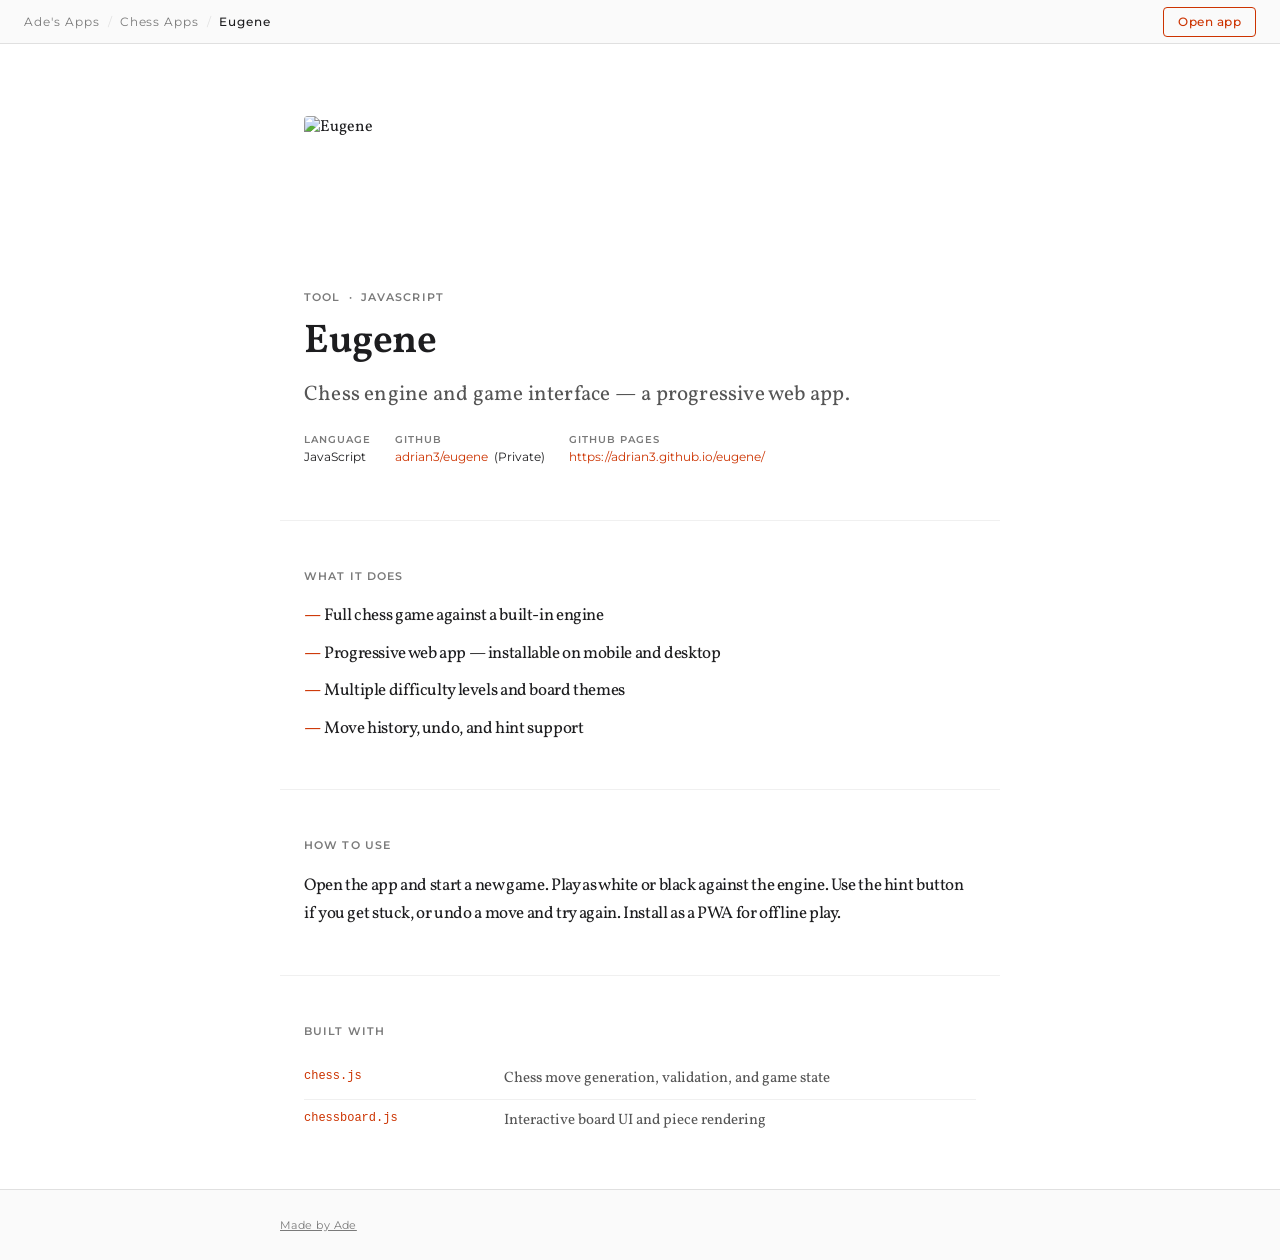
==== info.html @ 3ad04810 "Add info.html and images/icon.png Co-Authored-By: Claude Sonnet 4.6 <noreply@anthropic.com>" ====
<!DOCTYPE html>
<html lang="en">
<head>
  <meta charset="UTF-8">
  <meta name="viewport" content="width=device-width, initial-scale=1.0">
  <title>Eugene — Info</title>
  <link rel="preconnect" href="https://fonts.googleapis.com">
  <link rel="preconnect" href="https://fonts.gstatic.com" crossorigin>
  <link href="https://fonts.googleapis.com/css2?family=Vollkorn:ital,wght@0,400;0,600;1,400&family=Montserrat:wght@400;500;600&display=swap" rel="stylesheet">
  <style>
    *, *::before, *::after { box-sizing: border-box; }
    * { margin: 0; }

    :root {
      --primary:       #cc3300;
      --primary-focus: #a32900;
      --canvas:        #ffffff;
      --parchment:     #fafafa;
      --ink:           #1d1d1f;
      --muted:         #555555;
      --muted-soft:    #7a7a7a;
      --hairline:      #e0e0e0;
      --divider:       #f0f0f0;
      --radius:        4px;
      --font-serif:    "Vollkorn", Georgia, serif;
      --font-sans:     "Montserrat", Arial, sans-serif;
      --font-mono:     ui-monospace, SFMono-Regular, Menlo, monospace;
    }

    body {
      font-family: var(--font-serif);
      background: var(--canvas);
      color: var(--ink);
      min-height: 100vh;
      -webkit-font-smoothing: antialiased;
    }

    .top-nav {
      position: sticky; top: 0; z-index: 100;
      background: var(--parchment);
      border-bottom: 1px solid var(--hairline);
      height: 44px;
      display: flex; align-items: center;
      padding: 0 24px; gap: 8px;
    }
    .nav-link {
      font-family: var(--font-sans); font-size: 12px; font-weight: 400;
      letter-spacing: 0.08em; color: var(--muted-soft); text-decoration: none;
    }
    .nav-link:hover { color: var(--ink); }
    .nav-sep { font-family: var(--font-sans); font-size: 12px; color: var(--hairline); }
    .nav-current {
      font-family: var(--font-sans); font-size: 12px; font-weight: 500;
      letter-spacing: 0.08em; color: var(--ink);
    }
    .nav-launch {
      margin-left: auto;
      font-family: var(--font-sans); font-size: 12px; font-weight: 500;
      letter-spacing: 0.04em; color: var(--primary); text-decoration: none;
      padding: 6px 14px; border: 1px solid var(--primary); border-radius: var(--radius);
      height: 30px; display: flex; align-items: center;
      transition: background 0.15s, color 0.15s;
    }
    .nav-launch:hover { background: var(--primary); color: #fff; }

    .hero {
      padding: 72px 24px 56px;
      max-width: 720px; margin: 0 auto;
    }
    .hero-icon {
      width: 150px; height: 150px;
      object-fit: cover;
      border-radius: var(--radius);
      margin-bottom: 24px;
      display: block;
    }
    .hero-label {
      font-family: var(--font-sans); font-size: 11px; font-weight: 600;
      letter-spacing: 0.1em; text-transform: uppercase;
      color: var(--muted-soft); margin-bottom: 16px;
    }
    .hero h1 {
      font-family: var(--font-serif); font-size: 40px; font-weight: 600;
      line-height: 1.1; letter-spacing: -0.01em; color: var(--ink);
    }
    .hero-tagline {
      margin-top: 16px; font-size: 21px; font-weight: 400;
      line-height: 1.4; color: var(--muted); letter-spacing: 0.01em;
    }
    .hero-meta {
      margin-top: 24px; display: flex; gap: 24px; flex-wrap: wrap;
    }
    .meta-item { display: flex; flex-direction: column; gap: 3px; }
    .meta-label {
      font-family: var(--font-sans); font-size: 10px; font-weight: 600;
      letter-spacing: 0.1em; text-transform: uppercase; color: var(--muted-soft);
    }
    .meta-value { font-family: var(--font-sans); font-size: 12px; color: var(--ink); }
    .meta-value.server { color: var(--muted); }

    .section-divider {
      max-width: 720px; margin: 0 auto; padding: 0 24px;
      border: none; border-top: 1px solid var(--divider);
    }

    /* Custom content styles — available for use in the custom block */
    .section {
      max-width: 720px; margin: 0 auto; padding: 48px 24px;
      border-bottom: 1px solid var(--divider);
    }
    .section:last-of-type { border-bottom: none; }
    .section-heading {
      font-family: var(--font-sans); font-size: 11px; font-weight: 600;
      letter-spacing: 0.1em; text-transform: uppercase;
      color: var(--muted-soft); margin-bottom: 20px;
    }
    .section p {
      font-size: 17px; line-height: 1.6;
      letter-spacing: -0.374px; color: var(--ink);
    }
    .section p + p { margin-top: 16px; }
    .feature-list { list-style: none; padding: 0; display: flex; flex-direction: column; gap: 12px; }
    .feature-list li {
      font-size: 17px; line-height: 1.5;
      letter-spacing: -0.374px; color: var(--ink);
      padding-left: 20px; position: relative;
    }
    .feature-list li::before {
      content: "—"; position: absolute; left: 0;
      color: var(--primary); font-weight: 600;
    }
    .code-block {
      margin-top: 20px; background: var(--parchment);
      border: 1px solid var(--hairline); border-radius: var(--radius);
      padding: 16px 20px;
    }
    .code-block pre {
      font-family: var(--font-mono); font-size: 13px; line-height: 1.6;
      color: var(--ink); white-space: pre; overflow-x: auto;
    }
    .file-table { width: 100%; border-collapse: collapse; margin-top: 4px; }
    .file-table tr { border-bottom: 1px solid var(--divider); }
    .file-table tr:last-child { border-bottom: none; }
    .file-table td { padding: 10px 0; font-size: 15px; line-height: 1.4; vertical-align: top; }
    .file-table td:first-child {
      font-family: var(--font-mono); font-size: 12px; color: var(--ink);
      width: 200px; padding-right: 24px; white-space: nowrap;
    }
    .file-table td:first-child a {
      color: var(--primary); text-decoration: none;
    }
    .file-table td:first-child a:hover { text-decoration: underline; }
    .file-table td:last-child { color: var(--muted); }
    .image-strip {
      margin: 48px 0; overflow-x: auto; display: flex; gap: 3px;
      padding: 0 24px; scrollbar-width: none;
    }
    .image-strip::-webkit-scrollbar { display: none; }
    .image-strip img {
      height: 240px; width: auto; display: block; flex-shrink: 0;
      box-shadow: rgba(0,0,0,0.22) 3px 5px 30px 0;
    }

    .site-footer {
      background: var(--parchment); border-top: 1px solid var(--hairline);
      padding: 28px 24px;
    }
    .site-footer-inner {
      max-width: 720px; margin: 0 auto;
      display: flex; align-items: center; justify-content: space-between;
      gap: 16px; flex-wrap: wrap;
    }
    .site-footer p {
      font-family: var(--font-sans); font-size: 11px;
      letter-spacing: 0.04em; color: var(--muted-soft);
    }
    .footer-launch {
      font-family: var(--font-sans); font-size: 13px; font-weight: 500;
      color: var(--primary); text-decoration: none;
      display: flex; align-items: center; gap: 6px;
    }
    .footer-launch:hover { color: var(--primary-focus); }

    @media (max-width: 640px) {
      .hero h1 { font-size: 28px; }
      .hero { padding: 48px 16px 40px; }
      .section { padding: 40px 16px; }
      .image-strip { padding: 0 16px; }
      .image-strip img { height: 160px; }
    }
  </style>
</head>
<body>

<!-- BEGIN GENERATED -->
  <nav class="top-nav">
    <a href="../../index.html" class="nav-link">Ade's Apps</a>
    <span class="nav-sep">/</span>
    <a href="../../index.html" class="nav-link">Chess Apps</a>
    <span class="nav-sep">/</span>
    <span class="nav-current">Eugene</span>
    <a href="index.html" class="nav-launch">Open app</a>
  </nav>

  <header class="hero">
    <img src="images/icon.png" alt="Eugene" class="hero-icon">
    <div class="hero-label">Tool  &nbsp;·&nbsp;  JavaScript</div>
    <h1>Eugene</h1>
    <p class="hero-tagline">Chess engine and game interface — a progressive web app.</p>
    <div class="hero-meta">
      <div class="meta-item">
        <span class="meta-label">Language</span>
        <span class="meta-value">JavaScript</span>
      </div>
      <div class="meta-item">
        <span class="meta-label">GitHub</span>
        <span class="meta-value"><a href="https://github.com/adrian3/eugene" target="_blank" rel="noopener" style="color:var(--primary);text-decoration:none;">adrian3/eugene</a> &nbsp;(Private)</span>
      </div>
      <div class="meta-item">
        <span class="meta-label">GitHub Pages</span>
        <span class="meta-value"><a href="https://adrian3.github.io/eugene/" target="_blank" rel="noopener" style="color:var(--primary);text-decoration:none;">https://adrian3.github.io/eugene/</a></span>
      </div>
    </div>
  </header>

  <hr class="section-divider">
<!-- END GENERATED -->

<!-- BEGIN CUSTOM -->

  <section class="section">
    <div class="section-heading">What it does</div>
    <ul class="feature-list">
      <li>Full chess game against a built-in engine</li>
      <li>Progressive web app — installable on mobile and desktop</li>
      <li>Multiple difficulty levels and board themes</li>
      <li>Move history, undo, and hint support</li>
    </ul>
  </section>

  <section class="section">
    <div class="section-heading">How to use</div>
    <p>Open the app and start a new game. Play as white or black against the engine. Use the hint button if you get stuck, or undo a move and try again. Install as a PWA for offline play.</p>
  </section>

  <section class="section">
    <div class="section-heading">Built with</div>
    <table class="file-table">
      <tr>
        <td><a href="https://github.com/jhlywa/chess.js" target="_blank" rel="noopener">chess.js</a></td>
        <td>Chess move generation, validation, and game state</td>
      </tr>
      <tr>
        <td><a href="https://chessboardjs.com" target="_blank" rel="noopener">chessboard.js</a></td>
        <td>Interactive board UI and piece rendering</td>
      </tr>
    </table>
  </section>

<!-- END CUSTOM -->

<!-- BEGIN GENERATED FOOTER -->
  <footer class="site-footer">
    <div class="site-footer-inner">
      <p><a href="https://adrian3.com" style="color:var(--muted-soft);">Made by Ade</a></p>
    </div>
  </footer>
<!-- END GENERATED FOOTER -->

</body>
</html>
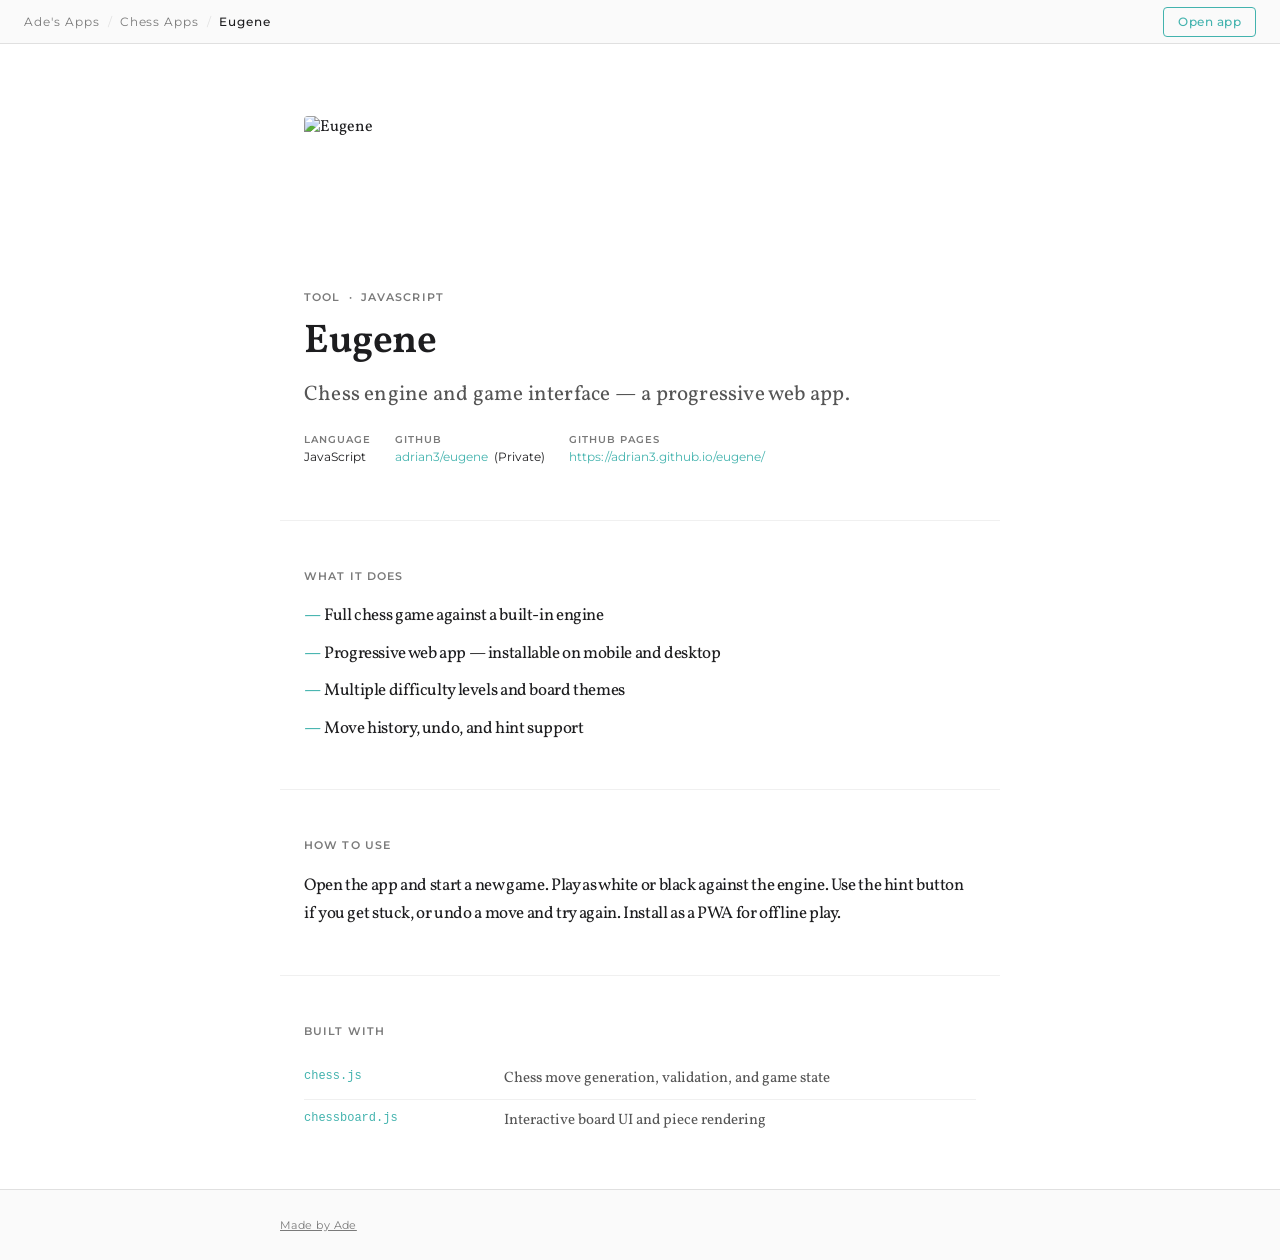
==== commit 30170872: "Update primary design-system color" ====
--- a/info.html
+++ b/info.html
@@ -12,8 +12,8 @@
     * { margin: 0; }
 
     :root {
-      --primary:       #cc3300;
-      --primary-focus: #a32900;
+      --primary:       #43b3ae;
+      --primary-focus: #2a7a76;
       --canvas:        #ffffff;
       --parchment:     #fafafa;
       --ink:           #1d1d1f;
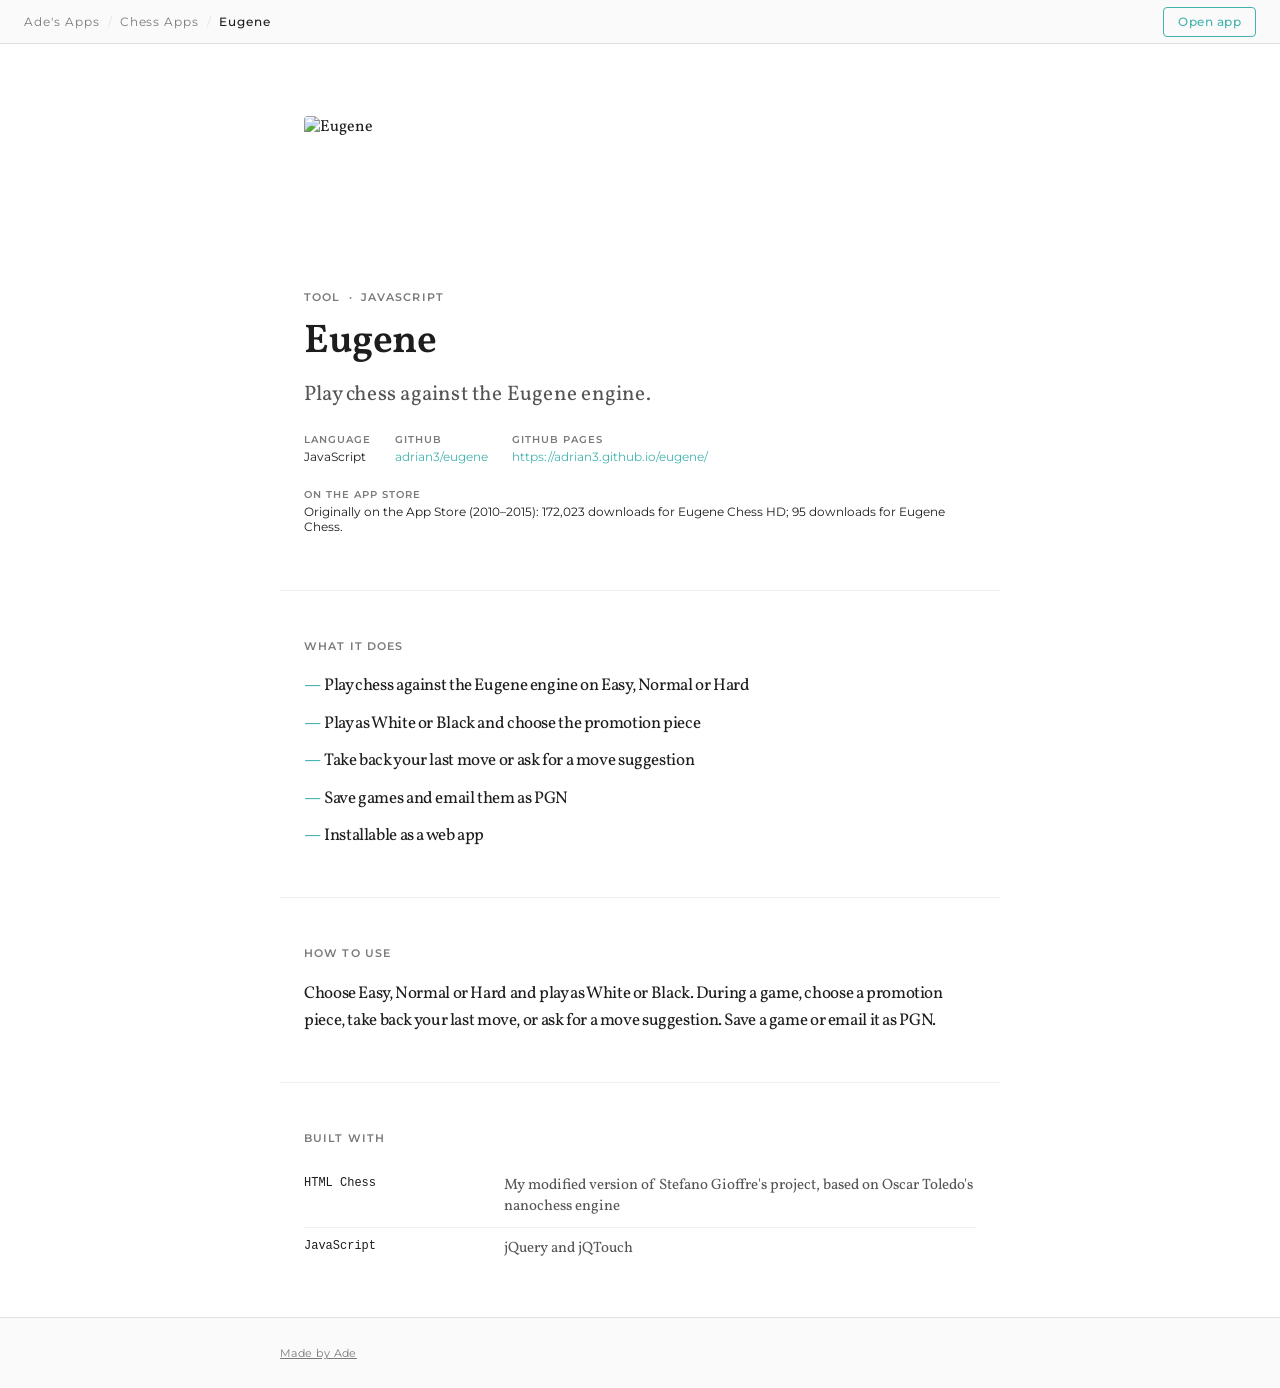
==== commit d90e02e0: "Correct info page to match the app" ====
--- a/info.html
+++ b/info.html
@@ -206,7 +206,7 @@
     <img src="images/icon.png" alt="Eugene" class="hero-icon">
     <div class="hero-label">Tool  &nbsp;·&nbsp;  JavaScript</div>
     <h1>Eugene</h1>
-    <p class="hero-tagline">Chess engine and game interface — a progressive web app.</p>
+    <p class="hero-tagline">Play chess against the Eugene engine.</p>
     <div class="hero-meta">
       <div class="meta-item">
         <span class="meta-label">Language</span>
@@ -214,11 +214,15 @@
       </div>
       <div class="meta-item">
         <span class="meta-label">GitHub</span>
-        <span class="meta-value"><a href="https://github.com/adrian3/eugene" target="_blank" rel="noopener" style="color:var(--primary);text-decoration:none;">adrian3/eugene</a> &nbsp;(Private)</span>
+        <span class="meta-value"><a href="https://github.com/adrian3/eugene" target="_blank" rel="noopener" style="color:var(--primary);text-decoration:none;">adrian3/eugene</a></span>
       </div>
       <div class="meta-item">
         <span class="meta-label">GitHub Pages</span>
         <span class="meta-value"><a href="https://adrian3.github.io/eugene/" target="_blank" rel="noopener" style="color:var(--primary);text-decoration:none;">https://adrian3.github.io/eugene/</a></span>
+      </div>
+      <div class="meta-item">
+        <span class="meta-label">On the App Store</span>
+        <span class="meta-value">Originally on the App Store (2010–2015): 172,023 downloads for Eugene Chess HD; 95 downloads for Eugene Chess.</span>
       </div>
     </div>
   </header>
@@ -231,28 +235,29 @@
   <section class="section">
     <div class="section-heading">What it does</div>
     <ul class="feature-list">
-      <li>Full chess game against a built-in engine</li>
-      <li>Progressive web app — installable on mobile and desktop</li>
-      <li>Multiple difficulty levels and board themes</li>
-      <li>Move history, undo, and hint support</li>
+      <li>Play chess against the Eugene engine on Easy, Normal or Hard</li>
+      <li>Play as White or Black and choose the promotion piece</li>
+      <li>Take back your last move or ask for a move suggestion</li>
+      <li>Save games and email them as PGN</li>
+      <li>Installable as a web app</li>
     </ul>
   </section>
 
   <section class="section">
     <div class="section-heading">How to use</div>
-    <p>Open the app and start a new game. Play as white or black against the engine. Use the hint button if you get stuck, or undo a move and try again. Install as a PWA for offline play.</p>
+    <p>Choose Easy, Normal or Hard and play as White or Black. During a game, choose a promotion piece, take back your last move, or ask for a move suggestion. Save a game or email it as PGN.</p>
   </section>
 
   <section class="section">
     <div class="section-heading">Built with</div>
     <table class="file-table">
       <tr>
-        <td><a href="https://github.com/jhlywa/chess.js" target="_blank" rel="noopener">chess.js</a></td>
-        <td>Chess move generation, validation, and game state</td>
+        <td>HTML Chess</td>
+        <td>My modified version of Stefano Gioffre's project, based on Oscar Toledo's nanochess engine</td>
       </tr>
       <tr>
-        <td><a href="https://chessboardjs.com" target="_blank" rel="noopener">chessboard.js</a></td>
-        <td>Interactive board UI and piece rendering</td>
+        <td>JavaScript</td>
+        <td>jQuery and jQTouch</td>
       </tr>
     </table>
   </section>
